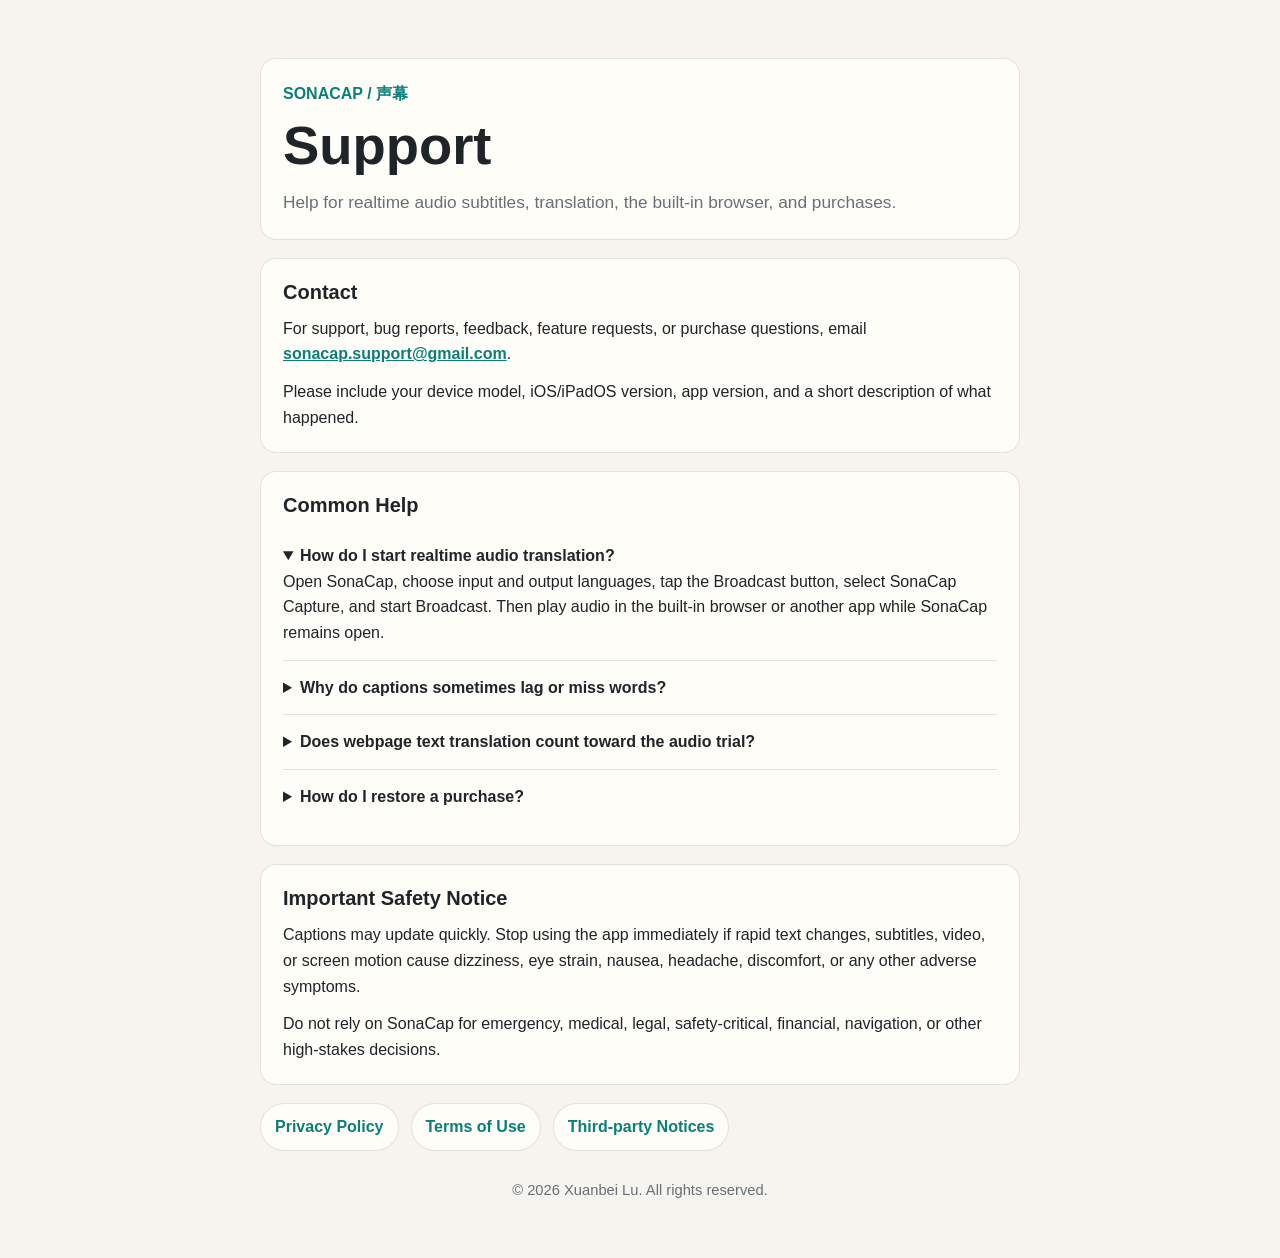
==== index.html @ b8be52d2 "update" ====
<!doctype html>
<html lang="en">
<head>
  <meta charset="utf-8">
  <meta name="viewport" content="width=device-width, initial-scale=1">
  <title>SonaCap Support</title>
  <link rel="stylesheet" href="style.css">
</head>
<body>
  <main class="page">
    <header class="hero">
      <p class="eyebrow">SonaCap / 声幕</p>
      <h1>Support</h1>
      <p class="summary">Help for realtime audio subtitles, translation, the built-in browser, and purchases.</p>
    </header>

    <section>
      <h2>Contact</h2>
      <p>
        For support, bug reports, feedback, feature requests, or purchase questions,
        email <a href="mailto:sonacap.support@gmail.com">sonacap.support@gmail.com</a>.
      </p>
      <p>Please include your device model, iOS/iPadOS version, app version, and a short description of what happened.</p>
    </section>

    <section>
      <h2>Common Help</h2>
      <details open>
        <summary>How do I start realtime audio translation?</summary>
        <p>Open SonaCap, choose input and output languages, tap the Broadcast button, select SonaCap Capture, and start Broadcast. Then play audio in the built-in browser or another app while SonaCap remains open.</p>
      </details>
      <details>
        <summary>Why do captions sometimes lag or miss words?</summary>
        <p>Speech recognition and translation quality can be affected by audio quality, background noise, language choice, device performance, iOS Broadcast behavior, Apple Speech, Apple Translation, and local fallback models.</p>
      </details>
      <details>
        <summary>Does webpage text translation count toward the audio trial?</summary>
        <p>No. The webpage text translation feature is separate from realtime audio subtitle translation.</p>
      </details>
      <details>
        <summary>How do I restore a purchase?</summary>
        <p>Open SonaCap, go to About &gt; Purchase &amp; Restore, and use Restore Purchase.</p>
      </details>
    </section>

    <section>
      <h2>Important Safety Notice</h2>
      <p>Captions may update quickly. Stop using the app immediately if rapid text changes, subtitles, video, or screen motion cause dizziness, eye strain, nausea, headache, discomfort, or any other adverse symptoms.</p>
      <p>Do not rely on SonaCap for emergency, medical, legal, safety-critical, financial, navigation, or other high-stakes decisions.</p>
    </section>

    <nav class="links" aria-label="Legal links">
      <a href="privacy.html">Privacy Policy</a>
      <a href="terms.html">Terms of Use</a>
      <a href="third-party-notices.html">Third-party Notices</a>
    </nav>

    <footer class="site-footer">
      <p>&copy; 2026 Xuanbei Lu. All rights reserved.</p>
    </footer>
  </main>
</body>
</html>
---- style.css ----
:root {
  color-scheme: light dark;
  --bg: #f6f4ef;
  --panel: #fffdf8;
  --text: #1f2428;
  --muted: #687076;
  --accent: #0a7f77;
  --border: rgba(31, 36, 40, 0.12);
}

@media (prefers-color-scheme: dark) {
  :root {
    --bg: #171917;
    --panel: #20231f;
    --text: #f2f0e8;
    --muted: #b7b2a8;
    --accent: #7dd5c7;
    --border: rgba(242, 240, 232, 0.16);
  }
}

* {
  box-sizing: border-box;
}

body {
  margin: 0;
  background: var(--bg);
  color: var(--text);
  font-family: -apple-system, BlinkMacSystemFont, "Segoe UI", sans-serif;
  line-height: 1.6;
}

.page {
  width: min(760px, calc(100% - 32px));
  margin: 0 auto;
  padding: 40px 0 56px;
}

.hero,
section {
  background: var(--panel);
  border: 1px solid var(--border);
  border-radius: 16px;
  padding: 22px;
  margin: 18px 0;
}

h1,
h2 {
  line-height: 1.15;
  margin: 0 0 12px;
}

h1 {
  font-size: clamp(2rem, 5vw, 3.4rem);
}

h2 {
  font-size: 1.25rem;
}

p {
  margin: 0 0 12px;
}

p:last-child {
  margin-bottom: 0;
}

a {
  color: var(--accent);
  font-weight: 650;
}

.eyebrow {
  color: var(--accent);
  font-weight: 800;
  letter-spacing: 0;
  text-transform: uppercase;
  margin-bottom: 8px;
}

.summary {
  color: var(--muted);
  font-size: 1.08rem;
}

.muted {
  color: var(--muted);
}

details {
  border-top: 1px solid var(--border);
  padding: 14px 0;
}

details:first-of-type {
  border-top: 0;
}

summary {
  cursor: pointer;
  font-weight: 750;
}

.links {
  display: flex;
  flex-wrap: wrap;
  gap: 12px;
  margin-top: 18px;
}

.links a {
  background: var(--panel);
  border: 1px solid var(--border);
  border-radius: 999px;
  padding: 10px 14px;
  text-decoration: none;
}

ul {
  padding-left: 1.2rem;
}

.site-footer {
  color: var(--muted);
  font-size: 0.92rem;
  margin-top: 28px;
  text-align: center;
}
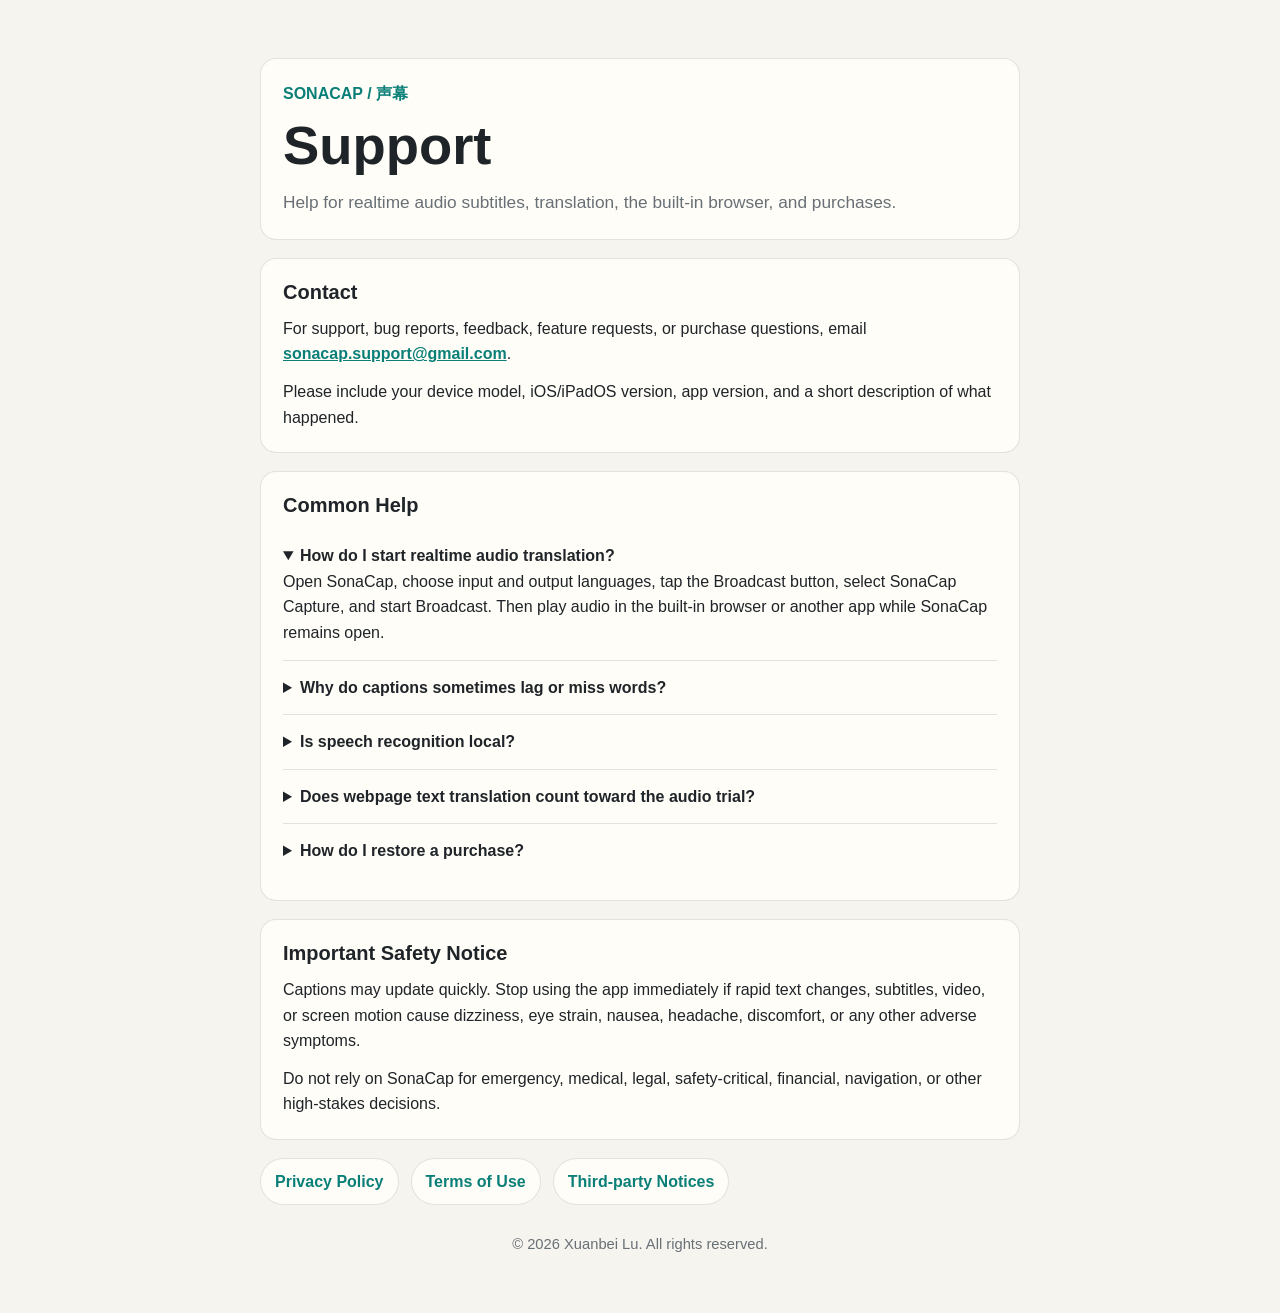
==== commit 0a02e5d1: "update" ====
--- a/index.html
+++ b/index.html
@@ -34,8 +34,12 @@
         <p>Speech recognition and translation quality can be affected by audio quality, background noise, language choice, device performance, iOS Broadcast behavior, Apple Speech, Apple Translation, and local fallback models.</p>
       </details>
       <details>
+        <summary>Is speech recognition local?</summary>
+        <p>By default, SonaCap requires Apple Speech to process speech recognition on device when the selected input language supports it. You can change Local Apple Speech in the app's About menu.</p>
+      </details>
+      <details>
         <summary>Does webpage text translation count toward the audio trial?</summary>
-        <p>No. The webpage text translation feature is separate from realtime audio subtitle translation.</p>
+        <p>No. Webpage text translation is separate from realtime audio subtitle translation. Realtime audio subtitles include 5 cumulative free minutes before Full Unlock is required.</p>
       </details>
       <details>
         <summary>How do I restore a purchase?</summary>
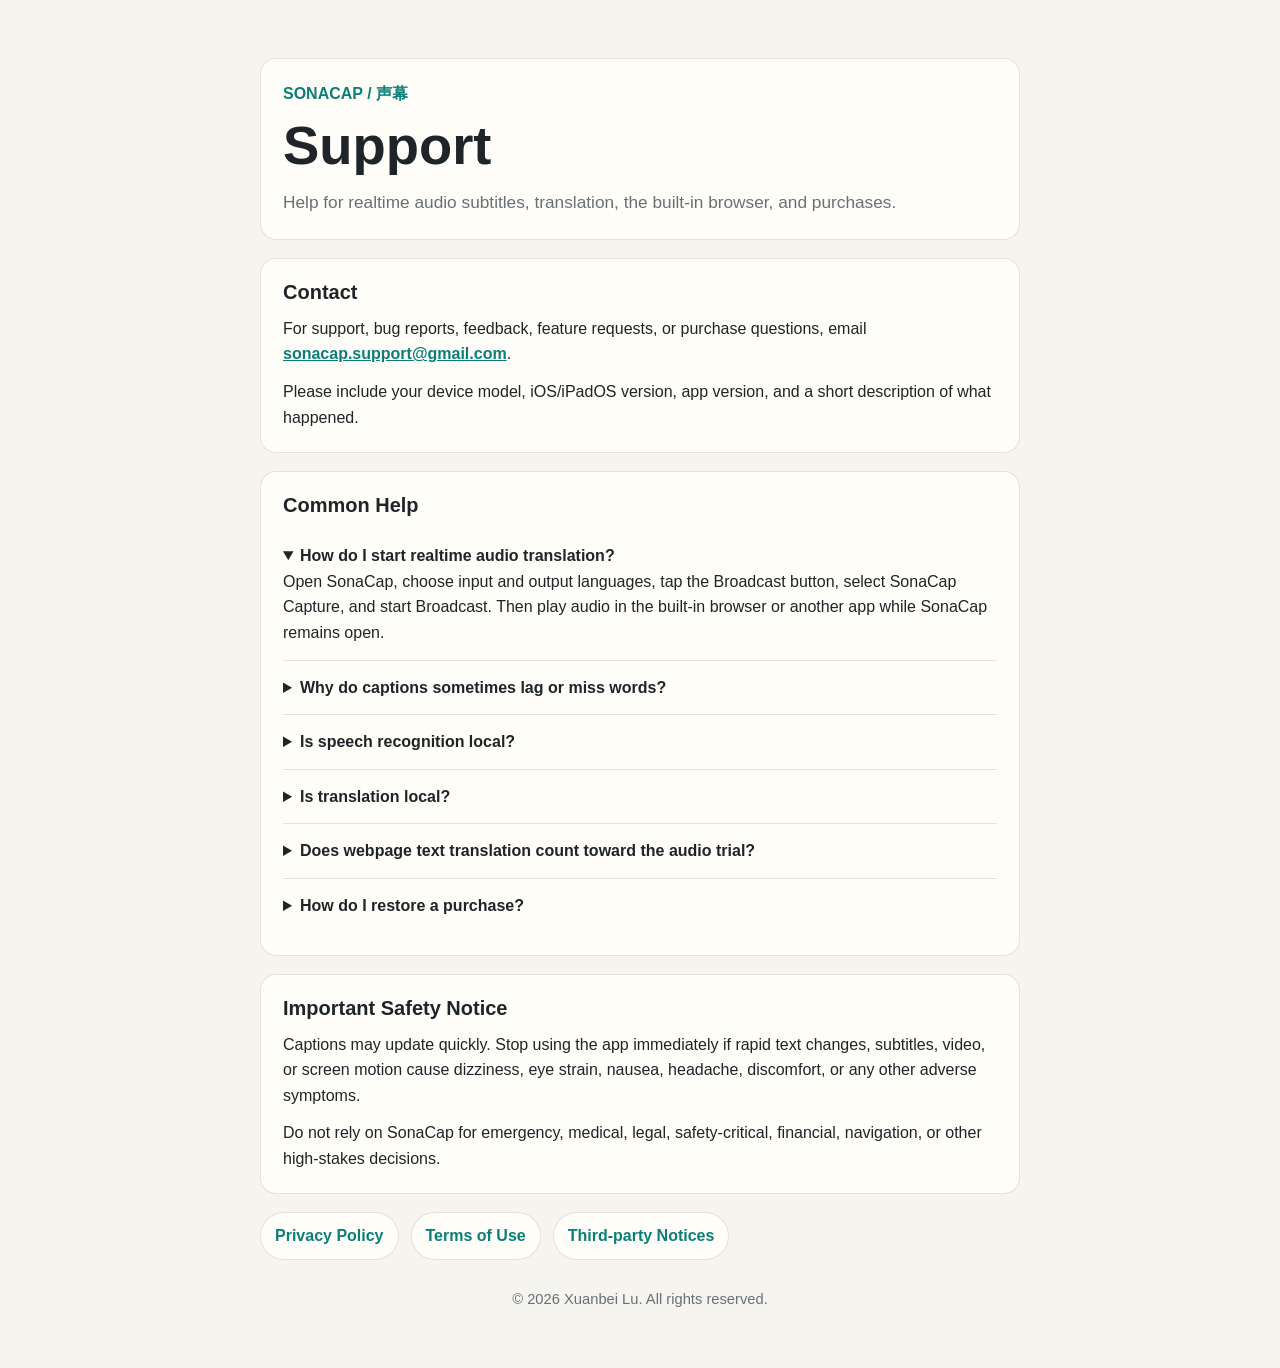
==== commit 3748d0d9: "update" ====
--- a/index.html
+++ b/index.html
@@ -38,6 +38,10 @@
         <p>By default, SonaCap requires Apple Speech to process speech recognition on device when the selected input language supports it. You can change Local Apple Speech in the app's About menu.</p>
       </details>
       <details>
+        <summary>Is translation local?</summary>
+        <p>SonaCap uses Apple's Translation framework and system-managed language resources for translation. Some language pairs may require an Apple language pack download before translation is available.</p>
+      </details>
+      <details>
         <summary>Does webpage text translation count toward the audio trial?</summary>
         <p>No. Webpage text translation is separate from realtime audio subtitle translation. Realtime audio subtitles include 5 cumulative free minutes before Full Unlock is required.</p>
       </details>
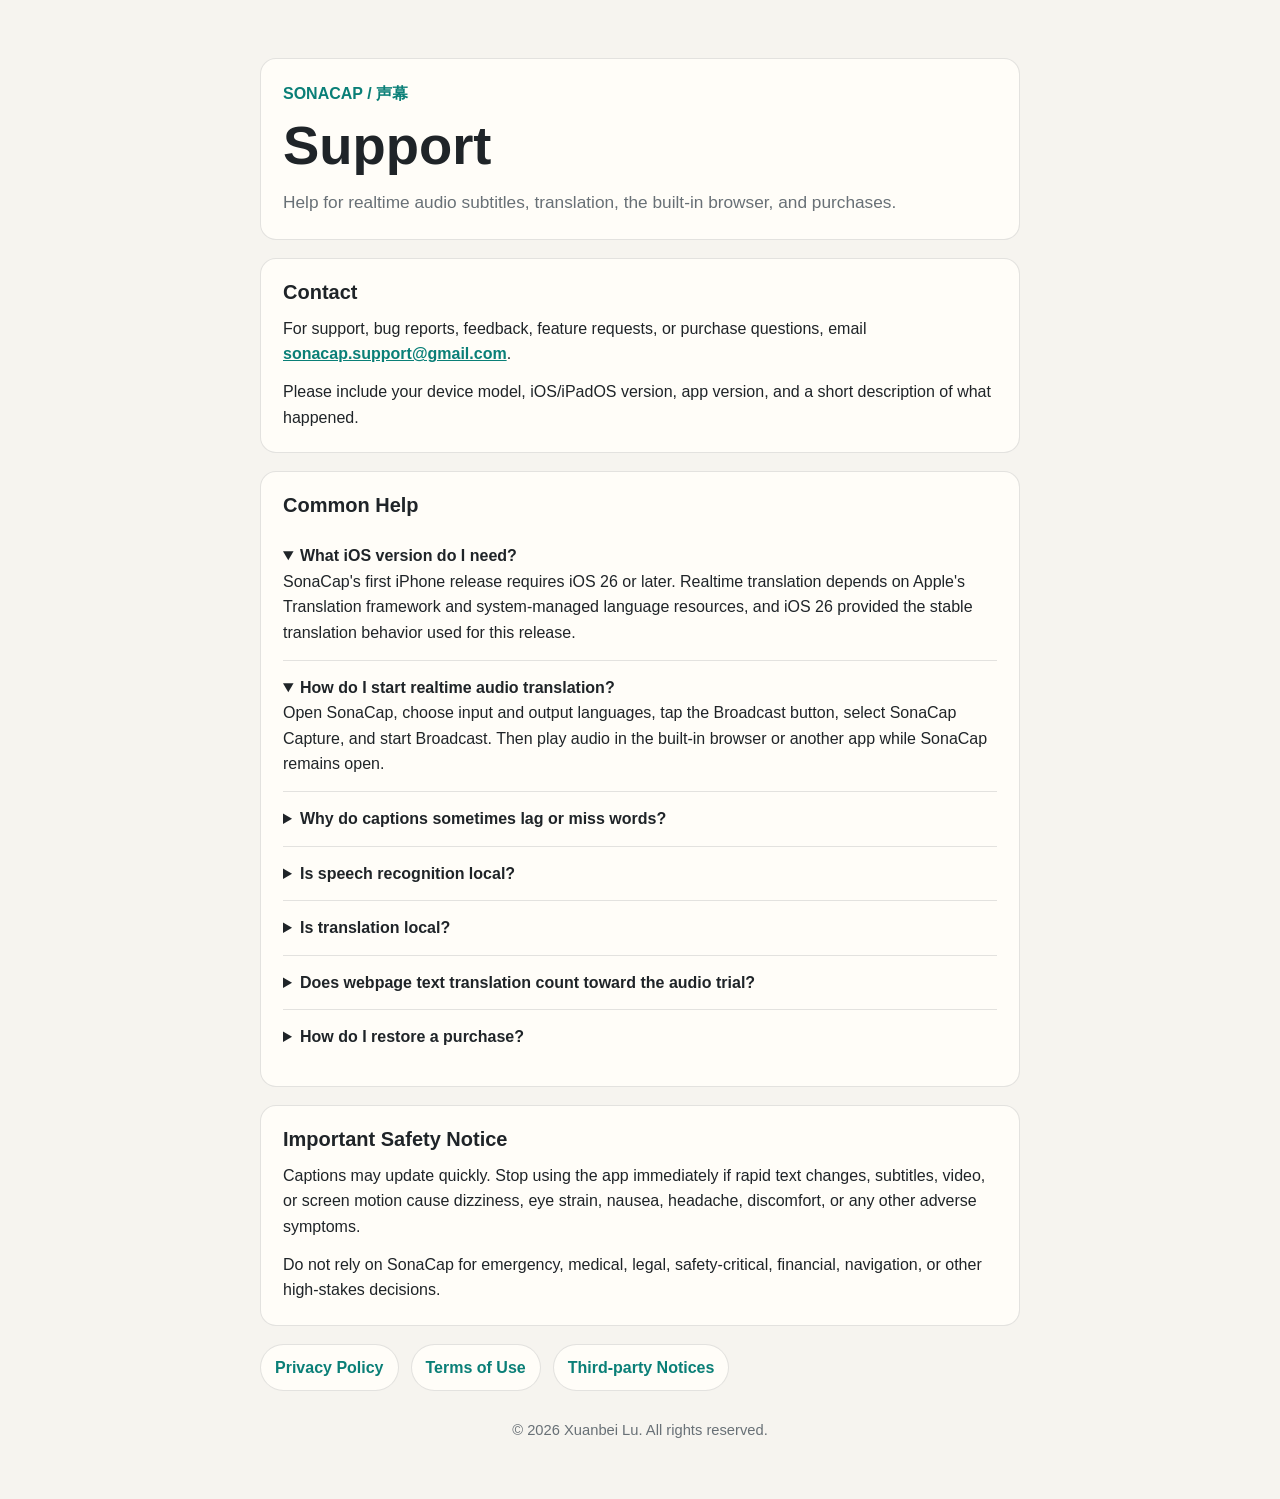
==== commit d57e29a8: "update" ====
--- a/index.html
+++ b/index.html
@@ -26,6 +26,10 @@
     <section>
       <h2>Common Help</h2>
       <details open>
+        <summary>What iOS version do I need?</summary>
+        <p>SonaCap's first iPhone release requires iOS 26 or later. Realtime translation depends on Apple's Translation framework and system-managed language resources, and iOS 26 provided the stable translation behavior used for this release.</p>
+      </details>
+      <details open>
         <summary>How do I start realtime audio translation?</summary>
         <p>Open SonaCap, choose input and output languages, tap the Broadcast button, select SonaCap Capture, and start Broadcast. Then play audio in the built-in browser or another app while SonaCap remains open.</p>
       </details>
@@ -40,6 +44,7 @@
       <details>
         <summary>Is translation local?</summary>
         <p>SonaCap uses Apple's Translation framework and system-managed language resources for translation. Some language pairs may require an Apple language pack download before translation is available.</p>
+        <p>If translation keeps showing that a language pack is downloading or preparing, install or open Apple's Translate app, download the selected input and output languages there, and use Translate to check the download progress.</p>
       </details>
       <details>
         <summary>Does webpage text translation count toward the audio trial?</summary>
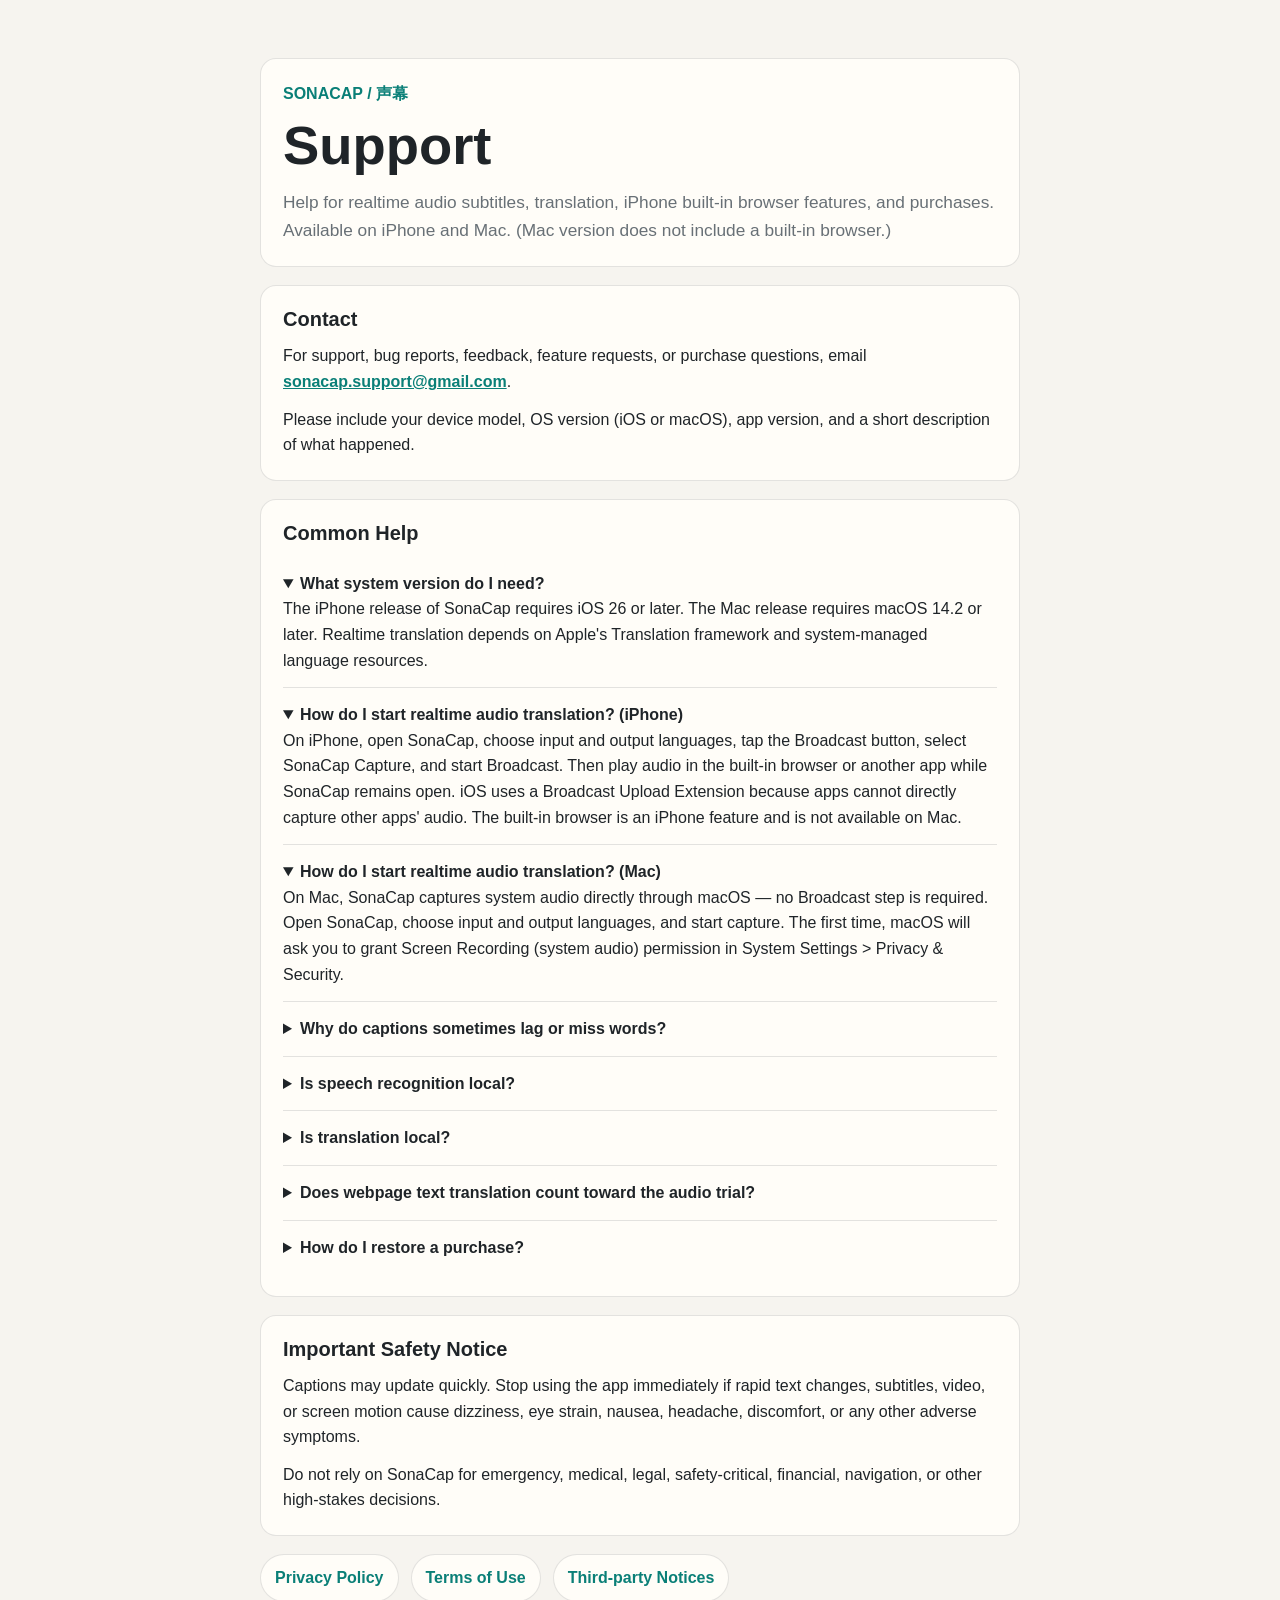
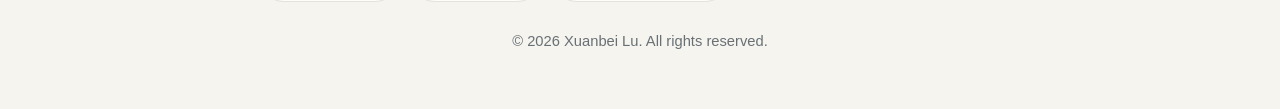
==== commit 2b608cf8: "update" ====
--- a/index.html
+++ b/index.html
@@ -11,7 +11,7 @@
     <header class="hero">
       <p class="eyebrow">SonaCap / 声幕</p>
       <h1>Support</h1>
-      <p class="summary">Help for realtime audio subtitles, translation, the built-in browser, and purchases.</p>
+      <p class="summary">Help for realtime audio subtitles, translation, iPhone built-in browser features, and purchases. Available on iPhone and Mac. (Mac version does not include a built-in browser.)</p>
     </header>
 
     <section>
@@ -20,22 +20,26 @@
         For support, bug reports, feedback, feature requests, or purchase questions,
         email <a href="mailto:sonacap.support@gmail.com">sonacap.support@gmail.com</a>.
       </p>
-      <p>Please include your device model, iOS/iPadOS version, app version, and a short description of what happened.</p>
+      <p>Please include your device model, OS version (iOS or macOS), app version, and a short description of what happened.</p>
     </section>
 
     <section>
       <h2>Common Help</h2>
       <details open>
-        <summary>What iOS version do I need?</summary>
-        <p>SonaCap's first iPhone release requires iOS 26 or later. Realtime translation depends on Apple's Translation framework and system-managed language resources, and iOS 26 provided the stable translation behavior used for this release.</p>
+        <summary>What system version do I need?</summary>
+        <p>The iPhone release of SonaCap requires iOS 26 or later. The Mac release requires macOS 14.2 or later. Realtime translation depends on Apple's Translation framework and system-managed language resources.</p>
       </details>
       <details open>
-        <summary>How do I start realtime audio translation?</summary>
-        <p>Open SonaCap, choose input and output languages, tap the Broadcast button, select SonaCap Capture, and start Broadcast. Then play audio in the built-in browser or another app while SonaCap remains open.</p>
+        <summary>How do I start realtime audio translation? (iPhone)</summary>
+        <p>On iPhone, open SonaCap, choose input and output languages, tap the Broadcast button, select SonaCap Capture, and start Broadcast. Then play audio in the built-in browser or another app while SonaCap remains open. iOS uses a Broadcast Upload Extension because apps cannot directly capture other apps' audio. The built-in browser is an iPhone feature and is not available on Mac.</p>
+      </details>
+      <details open>
+        <summary>How do I start realtime audio translation? (Mac)</summary>
+        <p>On Mac, SonaCap captures system audio directly through macOS — no Broadcast step is required. Open SonaCap, choose input and output languages, and start capture. The first time, macOS will ask you to grant Screen Recording (system audio) permission in System Settings &gt; Privacy &amp; Security.</p>
       </details>
       <details>
         <summary>Why do captions sometimes lag or miss words?</summary>
-        <p>Speech recognition and translation quality can be affected by audio quality, background noise, language choice, device performance, iOS Broadcast behavior, Apple Speech, Apple Translation, and local fallback models.</p>
+        <p>Speech recognition and translation quality can be affected by audio quality, background noise, language choice, device performance, iOS Broadcast behavior (iPhone) or system audio capture (Mac), Apple Speech, Apple Translation, and local fallback models.</p>
       </details>
       <details>
         <summary>Is speech recognition local?</summary>
@@ -48,7 +52,7 @@
       </details>
       <details>
         <summary>Does webpage text translation count toward the audio trial?</summary>
-        <p>No. Webpage text translation is separate from realtime audio subtitle translation. Realtime audio subtitles include 5 cumulative free minutes before Full Unlock is required.</p>
+        <p>No. On iPhone, webpage text translation in the built-in browser is separate from realtime audio subtitle translation. The Mac version does not include a built-in browser. Realtime audio subtitles include 5 cumulative free minutes before SonaCap Unlock is required.</p>
       </details>
       <details>
         <summary>How do I restore a purchase?</summary>
